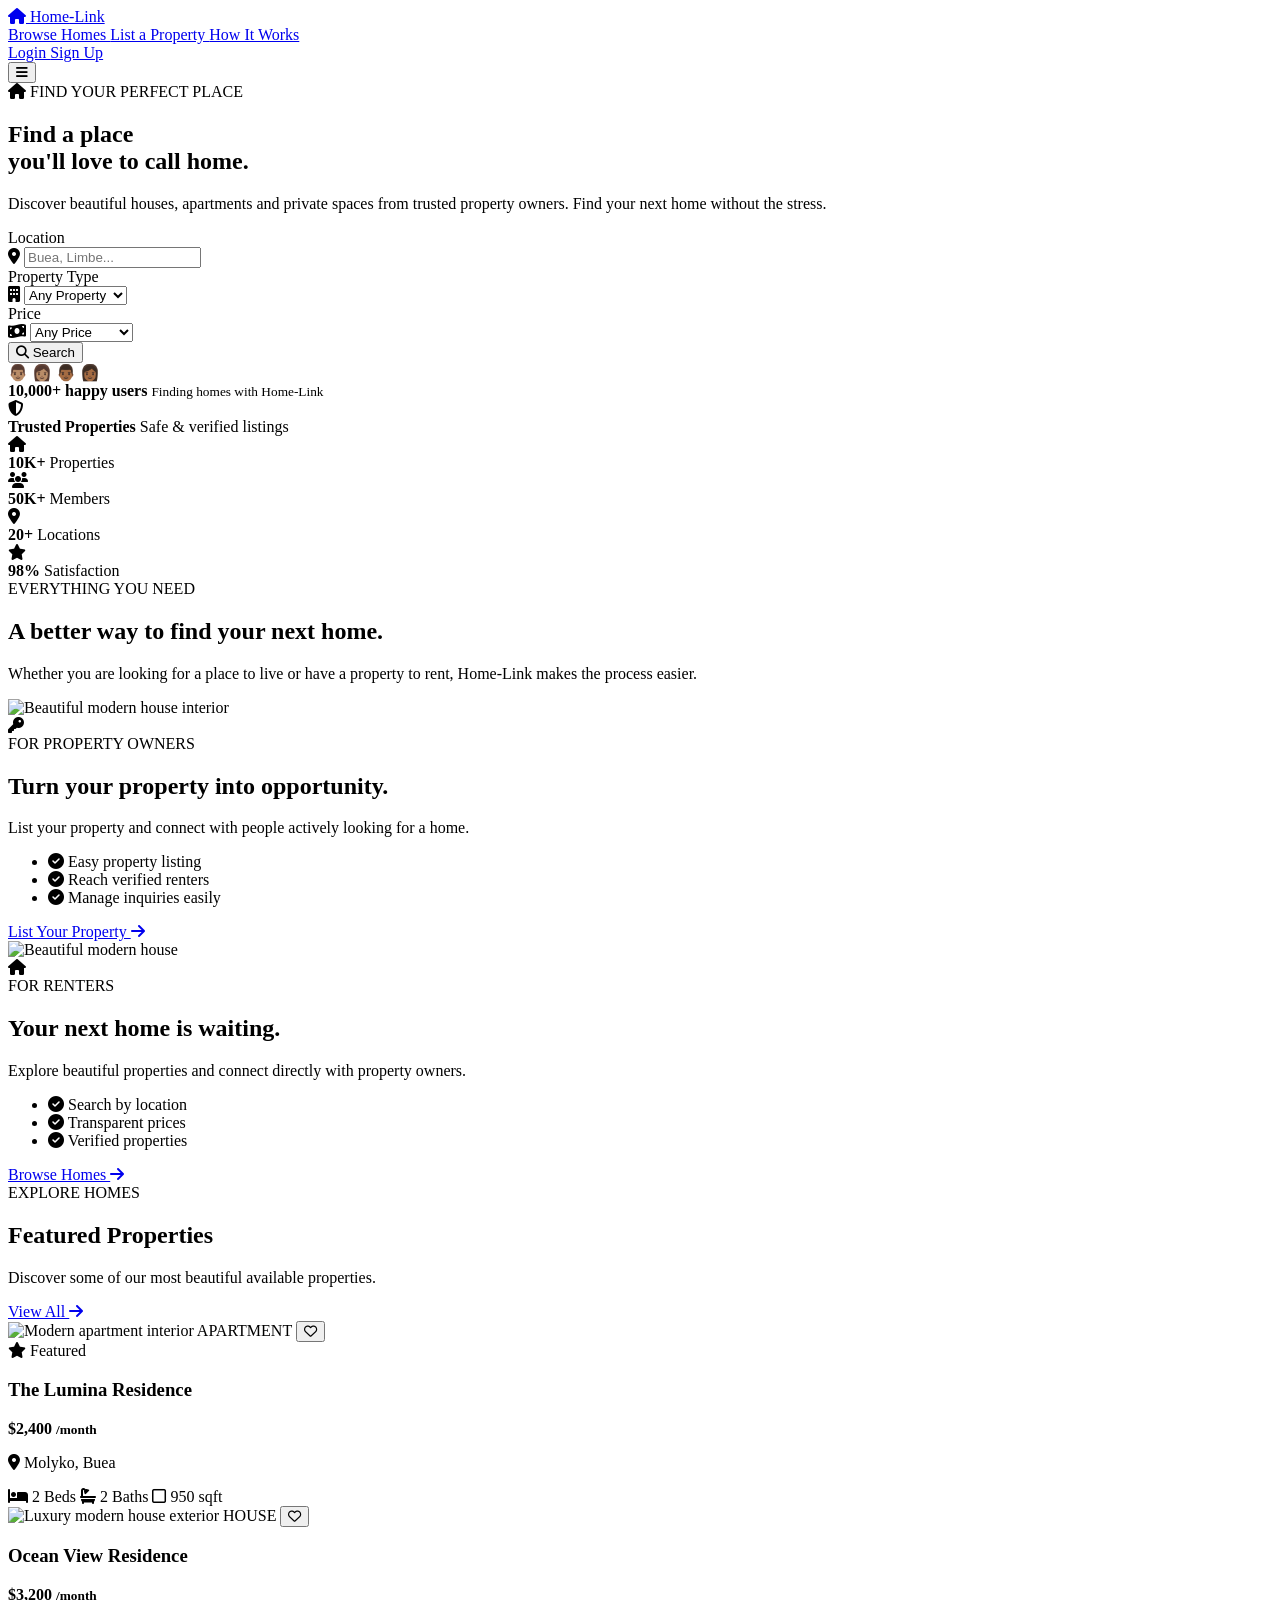
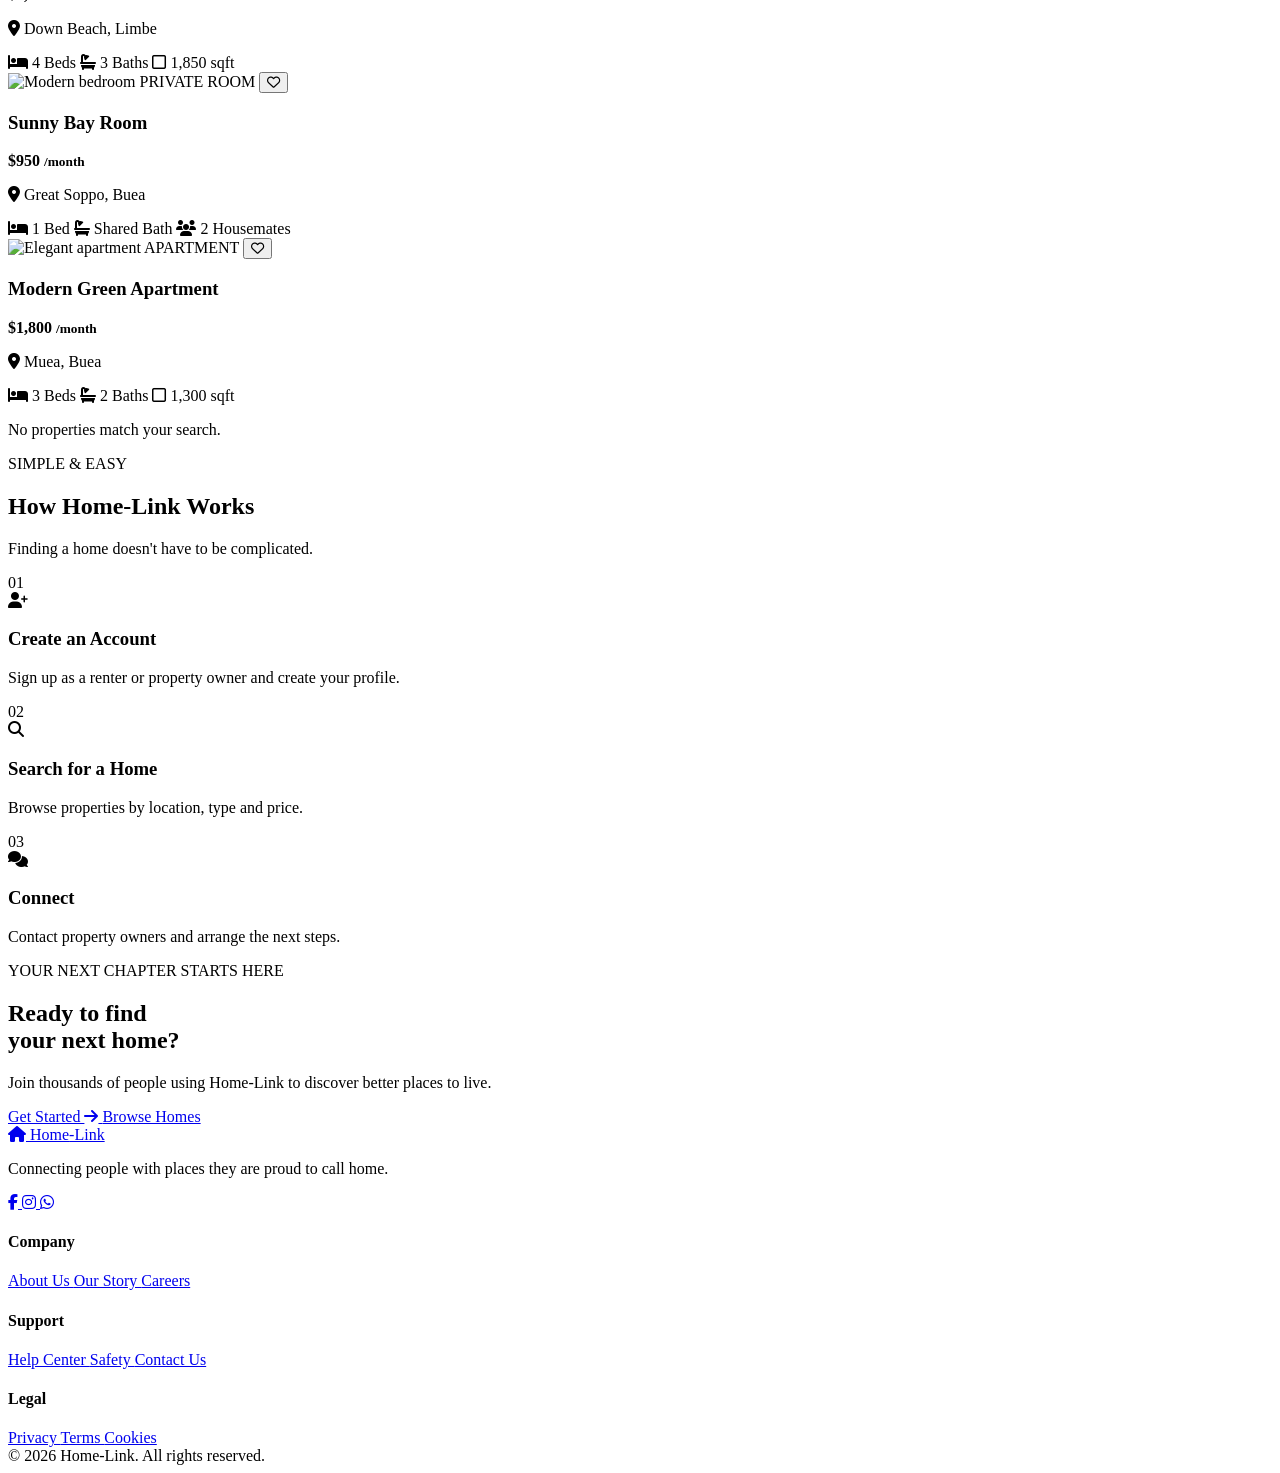
==== login.html @ 7fcb4d70 "latest update" ====
<!DOCTYPE html>
<html lang="en">

<head>

    <meta charset="UTF-8">

    <meta
        name="viewport"
        content="width=device-width, initial-scale=1.0"
    >

    <meta
        name="description"
        content="Home-Link - Find beautiful homes, apartments and properties with ease."
    >

    <title>Home-Link | Find Your Next Home</title>


    <!-- =========================
         GOOGLE FONTS
    ========================== -->

    <link rel="preconnect" href="https://fonts.googleapis.com">

    <link rel="preconnect" href="https://fonts.gstatic.com" crossorigin>

    <link
        href="https://fonts.googleapis.com/css2?family=DM+Sans:wght@400;500;600;700&family=Playfair+Display:wght@600;700;800&display=swap"
        rel="stylesheet"
    >


    <!-- =========================
         FONT AWESOME
    ========================== -->

    <link
        rel="stylesheet"
        href="https://cdnjs.cloudflare.com/ajax/libs/font-awesome/6.5.2/css/all.min.css"
    >


    <!-- =========================
         CSS
    ========================== -->

    <link
        rel="stylesheet"
        href="css/style.css"
    >

</head>


<body>


<!-- =====================================================
     NAVIGATION
===================================================== -->

<header class="navbar" id="navbar">

    <div class="nav-container">

        <!-- LOGO -->

        <a
            href="index.html"
            class="brand"
        >

            <span class="brand-icon">

                <i class="fa-solid fa-house"></i>

            </span>

            <span class="brand-text">
                Home<span>-Link</span>
            </span>

        </a>


        <!-- DESKTOP NAVIGATION -->

        <nav class="nav-links">

            <a
                href="#properties"
                class="active"
            >
                Browse Homes
            </a>

            <a href="#owners">
                List a Property
            </a>

            <a href="#how-it-works">
                How It Works
            </a>

        </nav>


        <!-- ACTIONS -->

        <div class="nav-actions">

            <a
                href="login.html"
                class="login-link"
            >
                Login
            </a>

            <a
                href="signup.html"
                class="nav-signup"
            >
                Sign Up
            </a>

        </div>


        <!-- MOBILE BUTTON -->

        <button
            class="menu-btn"
            id="menuBtn"
            aria-label="Open navigation menu"
        >

            <i class="fa-solid fa-bars"></i>

        </button>

    </div>

</header>



<!-- =====================================================
     MAIN
===================================================== -->

<main>


<!-- =====================================================
     HERO SECTION
===================================================== -->

<section class="hero">


    <!-- Background image -->

    <div class="hero-bg"></div>


    <!-- Dark gradient -->

    <div class="hero-overlay"></div>


    <!-- Decorative elements -->

    <div class="glow glow-one"></div>

    <div class="glow glow-two"></div>


    <div class="hero-container">


        <!-- HERO TEXT -->

        <div class="hero-content">


            <div class="hero-label">

                <i class="fa-solid fa-house"></i>

                FIND YOUR PERFECT PLACE

            </div>


            <h1>

                Find a place

                <br>

                <span>you'll love to call home.</span>

            </h1>


            <p>

                Discover beautiful houses, apartments and
                private spaces from trusted property owners.

                Find your next home without the stress.

            </p>


            <!-- SEARCH BOX -->

            <form
                class="search-box"
                id="propertySearch"
            >


                <!-- LOCATION -->

                <div class="search-field">

                    <label for="location">
                        Location
                    </label>

                    <div class="input-wrapper">

                        <i class="fa-solid fa-location-dot"></i>

                        <input
                            type="text"
                            id="location"
                            placeholder="Buea, Limbe..."
                        >

                    </div>

                </div>


                <!-- TYPE -->

                <div class="search-field">

                    <label for="propertyType">
                        Property Type
                    </label>

                    <div class="input-wrapper">

                        <i class="fa-solid fa-building"></i>

                        <select id="propertyType">

                            <option value="">
                                Any Property
                            </option>

                            <option value="House">
                                House
                            </option>

                            <option value="Apartment">
                                Apartment
                            </option>

                            <option value="Private Room">
                                Private Room
                            </option>

                            <option value="Commercial">
                                Commercial
                            </option>

                        </select>

                    </div>

                </div>


                <!-- PRICE -->

                <div class="search-field">

                    <label for="priceRange">
                        Price
                    </label>

                    <div class="input-wrapper">

                        <i class="fa-solid fa-money-bill-wave"></i>

                        <select id="priceRange">

                            <option value="">
                                Any Price
                            </option>

                            <option value="1000">
                                Under $1,000
                            </option>

                            <option value="2000">
                                Under $2,000
                            </option>

                            <option value="3000">
                                Under $3,000
                            </option>

                            <option value="5000">
                                Under $5,000
                            </option>

                        </select>

                    </div>

                </div>


                <!-- SEARCH BUTTON -->

                <button
                    type="submit"
                    class="search-button"
                >

                    <i class="fa-solid fa-magnifying-glass"></i>

                    <span>Search</span>

                </button>

            </form>


            <!-- TRUST -->

            <div class="hero-trust">

                <div class="avatars">

                    <span>👨🏽</span>
                    <span>👩🏽</span>
                    <span>👨🏾</span>
                    <span>👩🏾</span>

                </div>

                <div>

                    <strong>
                        10,000+ happy users
                    </strong>

                    <small>
                        Finding homes with Home-Link
                    </small>

                </div>

            </div>

        </div>


        <!-- FLOATING INFO CARD -->

        <div class="floating-card">

            <div class="floating-icon">

                <i class="fa-solid fa-shield-halved"></i>

            </div>

            <div>

                <strong>
                    Trusted Properties
                </strong>

                <span>
                    Safe & verified listings
                </span>

            </div>

        </div>


    </div>

</section>



<!-- =====================================================
     QUICK STATS
===================================================== -->

<section class="stats-section">

    <div class="container stats-grid">


        <div class="stat-item">

            <div class="stat-icon">
                <i class="fa-solid fa-house"></i>
            </div>

            <div>

                <strong>
                    10K+
                </strong>

                <span>
                    Properties
                </span>

            </div>

        </div>


        <div class="stat-item">

            <div class="stat-icon">
                <i class="fa-solid fa-users"></i>
            </div>

            <div>

                <strong>
                    50K+
                </strong>

                <span>
                    Members
                </span>

            </div>

        </div>


        <div class="stat-item">

            <div class="stat-icon">
                <i class="fa-solid fa-location-dot"></i>
            </div>

            <div>

                <strong>
                    20+
                </strong>

                <span>
                    Locations
                </span>

            </div>

        </div>


        <div class="stat-item">

            <div class="stat-icon">
                <i class="fa-solid fa-star"></i>
            </div>

            <div>

                <strong>
                    98%
                </strong>

                <span>
                    Satisfaction
                </span>

            </div>

        </div>

    </div>

</section>



<!-- =====================================================
     OWNER / RENTER
===================================================== -->

<section
    class="audience-section container"
    id="owners"
>


    <div class="audience-header">

        <span class="section-label">
            EVERYTHING YOU NEED
        </span>

        <h2>
            A better way to find
            <span>your next home.</span>
        </h2>

        <p>
            Whether you are looking for a place to live
            or have a property to rent, Home-Link makes
            the process easier.
        </p>

    </div>


    <div class="audience-grid">


        <!-- OWNER -->

        <article class="audience-card owner-card">

            <div class="card-image">

                <img
                    src="https://images.unsplash.com/photo-1600607687920-4e2a09cf159d?auto=format&fit=crop&w=1200&q=90"
                    alt="Beautiful modern house interior"
                >

                <div class="card-image-overlay"></div>

                <div class="card-icon">

                    <i class="fa-solid fa-key"></i>

                </div>

            </div>


            <div class="card-content">

                <span class="small-label">
                    FOR PROPERTY OWNERS
                </span>

                <h2>
                    Turn your property
                    into opportunity.
                </h2>

                <p>
                    List your property and connect with
                    people actively looking for a home.
                </p>


                <ul>

                    <li>
                        <i class="fa-solid fa-circle-check"></i>
                        Easy property listing
                    </li>

                    <li>
                        <i class="fa-solid fa-circle-check"></i>
                        Reach verified renters
                    </li>

                    <li>
                        <i class="fa-solid fa-circle-check"></i>
                        Manage inquiries easily
                    </li>

                </ul>


                <a
                    href="signup.html?role=owner"
                    class="card-button"
                >

                    List Your Property

                    <i class="fa-solid fa-arrow-right"></i>

                </a>

            </div>

        </article>



        <!-- RENTER -->

        <article class="audience-card renter-card">

            <div class="card-image">

                <img
                    src="https://images.unsplash.com/photo-1600585154340-be6161a56a0c?auto=format&fit=crop&w=1200&q=90"
                    alt="Beautiful modern house"
                >

                <div class="card-image-overlay"></div>

                <div class="card-icon">

                    <i class="fa-solid fa-house"></i>

                </div>

            </div>


            <div class="card-content">

                <span class="small-label">
                    FOR RENTERS
                </span>

                <h2>
                    Your next home
                    is waiting.
                </h2>

                <p>
                    Explore beautiful properties and
                    connect directly with property owners.
                </p>


                <ul>

                    <li>
                        <i class="fa-solid fa-circle-check"></i>
                        Search by location
                    </li>

                    <li>
                        <i class="fa-solid fa-circle-check"></i>
                        Transparent prices
                    </li>

                    <li>
                        <i class="fa-solid fa-circle-check"></i>
                        Verified properties
                    </li>

                </ul>


                <a
                    href="#properties"
                    class="card-button"
                >

                    Browse Homes

                    <i class="fa-solid fa-arrow-right"></i>

                </a>

            </div>

        </article>

    </div>

</section>



<!-- =====================================================
     FEATURED PROPERTIES
===================================================== -->

<section
    class="properties-section"
    id="properties"
>

    <div class="container">


        <div class="section-heading">

            <div>

                <span class="section-label">
                    EXPLORE HOMES
                </span>

                <h2>
                    Featured Properties
                </h2>

                <p>
                    Discover some of our most beautiful
                    available properties.
                </p>

            </div>


            <a
                href="#properties"
                class="view-all"
            >

                View All

                <i class="fa-solid fa-arrow-right"></i>

            </a>

        </div>


        <!-- PROPERTY GRID -->

        <div
            class="property-grid"
            id="propertyGrid"
        >


            <!-- PROPERTY 1 -->

            <article
                class="property-card"
                data-location="Buea Molyko"
                data-type="Apartment"
                data-price="2400"
            >

                <div class="property-image">

                    <img
                        src="https://images.unsplash.com/photo-1600607687920-4e2a09cf159d?auto=format&fit=crop&w=1200&q=90"
                        alt="Modern apartment interior"
                    >

                    <span class="property-tag">
                        APARTMENT
                    </span>

                    <button
                        class="heart"
                        aria-label="Save property"
                    >

                        <i class="fa-regular fa-heart"></i>

                    </button>

                    <div class="featured-label">
                        <i class="fa-solid fa-star"></i>
                        Featured
                    </div>

                </div>


                <div class="property-info">

                    <div class="price-row">

                        <h3>
                            The Lumina Residence
                        </h3>

                        <strong>
                            $2,400
                            <small>/month</small>
                        </strong>

                    </div>


                    <p class="property-location">

                        <i class="fa-solid fa-location-dot"></i>

                        Molyko, Buea

                    </p>


                    <div class="property-meta">

                        <span>
                            <i class="fa-solid fa-bed"></i>
                            2 Beds
                        </span>

                        <span>
                            <i class="fa-solid fa-bath"></i>
                            2 Baths
                        </span>

                        <span>
                            <i class="fa-regular fa-square"></i>
                            950 sqft
                        </span>

                    </div>

                </div>

            </article>



            <!-- PROPERTY 2 -->

            <article
                class="property-card"
                data-location="Limbe Down Beach"
                data-type="House"
                data-price="3200"
            >

                <div class="property-image">

                    <img
                        src="https://images.unsplash.com/photo-1600585154340-be6161a56a0c?auto=format&fit=crop&w=1200&q=90"
                        alt="Luxury modern house exterior"
                    >

                    <span class="property-tag">
                        HOUSE
                    </span>

                    <button
                        class="heart"
                        aria-label="Save property"
                    >

                        <i class="fa-regular fa-heart"></i>

                    </button>

                </div>


                <div class="property-info">

                    <div class="price-row">

                        <h3>
                            Ocean View Residence
                        </h3>

                        <strong>
                            $3,200
                            <small>/month</small>
                        </strong>

                    </div>


                    <p class="property-location">

                        <i class="fa-solid fa-location-dot"></i>

                        Down Beach, Limbe

                    </p>


                    <div class="property-meta">

                        <span>
                            <i class="fa-solid fa-bed"></i>
                            4 Beds
                        </span>

                        <span>
                            <i class="fa-solid fa-bath"></i>
                            3 Baths
                        </span>

                        <span>
                            <i class="fa-regular fa-square"></i>
                            1,850 sqft
                        </span>

                    </div>

                </div>

            </article>



            <!-- PROPERTY 3 -->

            <article
                class="property-card"
                data-location="Buea Great Soppo"
                data-type="Private Room"
                data-price="950"
            >

                <div class="property-image">

                    <img
                        src="https://images.unsplash.com/photo-1616486338812-3dadae4b4ace?auto=format&fit=crop&w=1200&q=90"
                        alt="Modern bedroom"
                    >

                    <span class="property-tag">
                        PRIVATE ROOM
                    </span>

                    <button
                        class="heart"
                        aria-label="Save property"
                    >

                        <i class="fa-regular fa-heart"></i>

                    </button>

                </div>


                <div class="property-info">

                    <div class="price-row">

                        <h3>
                            Sunny Bay Room
                        </h3>

                        <strong>
                            $950
                            <small>/month</small>
                        </strong>

                    </div>


                    <p class="property-location">

                        <i class="fa-solid fa-location-dot"></i>

                        Great Soppo, Buea

                    </p>


                    <div class="property-meta">

                        <span>
                            <i class="fa-solid fa-bed"></i>
                            1 Bed
                        </span>

                        <span>
                            <i class="fa-solid fa-bath"></i>
                            Shared Bath
                        </span>

                        <span>
                            <i class="fa-solid fa-users"></i>
                            2 Housemates
                        </span>

                    </div>

                </div>

            </article>



            <!-- PROPERTY 4 -->

            <article
                class="property-card"
                data-location="Buea Muea"
                data-type="Apartment"
                data-price="1800"
            >

                <div class="property-image">

                    <img
                        src="https://images.unsplash.com/photo-1600566753086-00f18fb6b3ea?auto=format&fit=crop&w=1200&q=90"
                        alt="Elegant apartment"
                    >

                    <span class="property-tag">
                        APARTMENT
                    </span>

                    <button
                        class="heart"
                        aria-label="Save property"
                    >

                        <i class="fa-regular fa-heart"></i>

                    </button>

                </div>


                <div class="property-info">

                    <div class="price-row">

                        <h3>
                            Modern Green Apartment
                        </h3>

                        <strong>
                            $1,800
                            <small>/month</small>
                        </strong>

                    </div>


                    <p class="property-location">

                        <i class="fa-solid fa-location-dot"></i>

                        Muea, Buea

                    </p>


                    <div class="property-meta">

                        <span>
                            <i class="fa-solid fa-bed"></i>
                            3 Beds
                        </span>

                        <span>
                            <i class="fa-solid fa-bath"></i>
                            2 Baths
                        </span>

                        <span>
                            <i class="fa-regular fa-square"></i>
                            1,300 sqft
                        </span>

                    </div>

                </div>

            </article>


        </div>


        <p
            id="noResults"
            class="no-results"
        >
            No properties match your search.
        </p>

    </div>

</section>



<!-- =====================================================
     HOW IT WORKS
===================================================== -->

<section
    class="how-section"
    id="how-it-works"
>

    <div class="container">


        <div class="section-heading centered">

            <span class="section-label">
                SIMPLE & EASY
            </span>

            <h2>
                How Home-Link Works
            </h2>

            <p>
                Finding a home doesn't have to be complicated.
            </p>

        </div>


        <div class="steps">


            <!-- STEP 1 -->

            <div class="step">

                <div class="step-number">
                    01
                </div>

                <div class="step-icon">

                    <i class="fa-solid fa-user-plus"></i>

                </div>

                <h3>
                    Create an Account
                </h3>

                <p>
                    Sign up as a renter or property owner
                    and create your profile.
                </p>

            </div>


            <!-- STEP 2 -->

            <div class="step">

                <div class="step-number">
                    02
                </div>

                <div class="step-icon">

                    <i class="fa-solid fa-magnifying-glass"></i>

                </div>

                <h3>
                    Search for a Home
                </h3>

                <p>
                    Browse properties by location,
                    type and price.
                </p>

            </div>


            <!-- STEP 3 -->

            <div class="step">

                <div class="step-number">
                    03
                </div>

                <div class="step-icon">

                    <i class="fa-solid fa-comments"></i>

                </div>

                <h3>
                    Connect
                </h3>

                <p>
                    Contact property owners and
                    arrange the next steps.
                </p>

            </div>


        </div>

    </div>

</section>



<!-- =====================================================
     CTA
===================================================== -->

<section class="cta-section">

    <div class="cta-bg"></div>

    <div class="cta-overlay"></div>


    <div class="container cta-content">

        <span class="section-label">
            YOUR NEXT CHAPTER STARTS HERE
        </span>

        <h2>
            Ready to find
            <br>
            your next home?
        </h2>

        <p>
            Join thousands of people using Home-Link
            to discover better places to live.
        </p>


        <div class="cta-buttons">

            <a
                href="signup.html"
                class="cta-primary"
            >

                Get Started

                <i class="fa-solid fa-arrow-right"></i>

            </a>

            <a
                href="#properties"
                class="cta-secondary"
            >

                Browse Homes

            </a>

        </div>

    </div>

</section>


</main>



<!-- =====================================================
     FOOTER
===================================================== -->

<footer class="footer">

    <div class="container footer-grid">


        <!-- BRAND -->

        <div class="footer-about">

            <a
                href="index.html"
                class="brand footer-brand"
            >

                <span class="brand-icon">

                    <i class="fa-solid fa-house"></i>

                </span>

                <span class="brand-text">
                    Home<span>-Link</span>
                </span>

            </a>


            <p>
                Connecting people with places
                they are proud to call home.
            </p>


            <div class="socials">

                <a href="#" aria-label="Facebook">
                    <i class="fa-brands fa-facebook-f"></i>
                </a>

                <a href="#" aria-label="Instagram">
                    <i class="fa-brands fa-instagram"></i>
                </a>

                <a href="#" aria-label="WhatsApp">
                    <i class="fa-brands fa-whatsapp"></i>
                </a>

            </div>

        </div>


        <!-- COMPANY -->

        <div class="footer-column">

            <h4>
                Company
            </h4>

            <a href="#">
                About Us
            </a>

            <a href="#">
                Our Story
            </a>

            <a href="#">
                Careers
            </a>

        </div>


        <!-- SUPPORT -->

        <div class="footer-column">

            <h4>
                Support
            </h4>

            <a href="#">
                Help Center
            </a>

            <a href="#">
                Safety
            </a>

            <a href="#">
                Contact Us
            </a>

        </div>


        <!-- LEGAL -->

        <div class="footer-column">

            <h4>
                Legal
            </h4>

            <a href="#">
                Privacy
            </a>

            <a href="#">
                Terms
            </a>

            <a href="#">
                Cookies
            </a>

        </div>

    </div>


    <div class="footer-bottom">

        <div class="container">

            © 2026 Home-Link.
            All rights reserved.

        </div>

    </div>

</footer>



<!-- =====================================================
     JAVASCRIPT
===================================================== -->

<script src="js/app.js"></script>

</body>

</html>
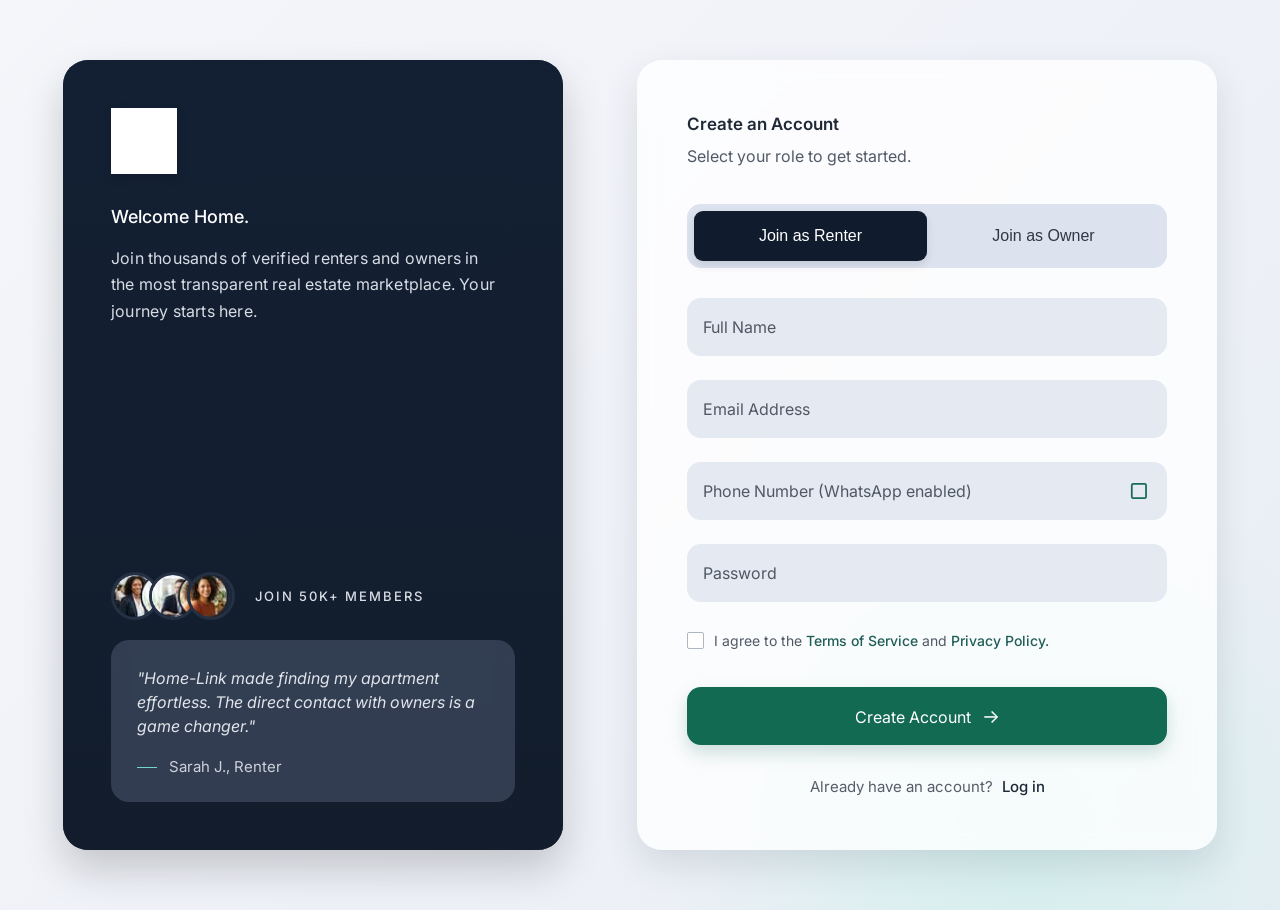
==== commit aa2bd4ac: "Initial commit - hone-link" ====
--- a/login.html
+++ b/login.html
@@ -1,8 +1,6 @@
 <!DOCTYPE html>
 <html lang="en">
-
 <head>
-
     <meta charset="UTF-8">
 
     <meta
@@ -10,1418 +8,236 @@
         content="width=device-width, initial-scale=1.0"
     >
 
-    <meta
-        name="description"
-        content="Home-Link - Find beautiful homes, apartments and properties with ease."
-    >
-
-    <title>Home-Link | Find Your Next Home</title>
-
-
-    <!-- =========================
-         GOOGLE FONTS
-    ========================== -->
-
+    <title>Home-Link | Create Account</title>
+
+    <!-- Google Font -->
     <link rel="preconnect" href="https://fonts.googleapis.com">
 
-    <link rel="preconnect" href="https://fonts.gstatic.com" crossorigin>
+    <link rel="preconnect"
+          href="https://fonts.gstatic.com"
+          crossorigin>
 
     <link
-        href="https://fonts.googleapis.com/css2?family=DM+Sans:wght@400;500;600;700&family=Playfair+Display:wght@600;700;800&display=swap"
+        href="https://fonts.googleapis.com/css2?family=Inter:wght@400;500;600;700&display=swap"
         rel="stylesheet"
     >
 
-
-    <!-- =========================
-         FONT AWESOME
-    ========================== -->
-
-    <link
-        rel="stylesheet"
-        href="https://cdnjs.cloudflare.com/ajax/libs/font-awesome/6.5.2/css/all.min.css"
-    >
-
-
-    <!-- =========================
-         CSS
-    ========================== -->
-
-    <link
-        rel="stylesheet"
-        href="css/style.css"
-    >
-
+    <link rel="stylesheet" href="login.css">
 </head>
 
-
 <body>
 
-
-<!-- =====================================================
-     NAVIGATION
-===================================================== -->
-
-<header class="navbar" id="navbar">
-
-    <div class="nav-container">
-
-        <!-- LOGO -->
-
-        <a
-            href="index.html"
-            class="brand"
-        >
-
-            <span class="brand-icon">
-
-                <i class="fa-solid fa-house"></i>
-
-            </span>
-
-            <span class="brand-text">
-                Home<span>-Link</span>
-            </span>
-
-        </a>
-
-
-        <!-- DESKTOP NAVIGATION -->
-
-        <nav class="nav-links">
-
-            <a
-                href="#properties"
-                class="active"
-            >
-                Browse Homes
-            </a>
-
-            <a href="#owners">
-                List a Property
-            </a>
-
-            <a href="#how-it-works">
-                How It Works
-            </a>
-
-        </nav>
-
-
-        <!-- ACTIONS -->
-
-        <div class="nav-actions">
-
-            <a
-                href="login.html"
-                class="login-link"
-            >
-                Login
-            </a>
-
-            <a
-                href="signup.html"
-                class="nav-signup"
-            >
-                Sign Up
-            </a>
-
-        </div>
-
-
-        <!-- MOBILE BUTTON -->
-
-        <button
-            class="menu-btn"
-            id="menuBtn"
-            aria-label="Open navigation menu"
-        >
-
-            <i class="fa-solid fa-bars"></i>
-
-        </button>
-
-    </div>
-
-</header>
-
-
-
-<!-- =====================================================
-     MAIN
-===================================================== -->
-
-<main>
-
-
-<!-- =====================================================
-     HERO SECTION
-===================================================== -->
-
-<section class="hero">
-
-
-    <!-- Background image -->
-
-    <div class="hero-bg"></div>
-
-
-    <!-- Dark gradient -->
-
-    <div class="hero-overlay"></div>
-
-
-    <!-- Decorative elements -->
-
-    <div class="glow glow-one"></div>
-
-    <div class="glow glow-two"></div>
-
-
-    <div class="hero-container">
-
-
-        <!-- HERO TEXT -->
-
-        <div class="hero-content">
-
-
-            <div class="hero-label">
-
-                <i class="fa-solid fa-house"></i>
-
-                FIND YOUR PERFECT PLACE
+    <main class="page-container">
+        <!-- LEFT SIDE -->
+        <section class="welcome-panel">
+
+            <div class="house-background"></div>
+
+            <div class="dark-overlay"></div>
+
+            <div class="welcome-content">
+
+                <!-- Logo -->
+                <div class="logo-box"></div>
+
+                <h2>Welcome Home.</h2>
+
+                <p class="welcome-text">
+                    Join thousands of verified renters and owners
+                    in the most transparent real estate marketplace.
+                    Your journey starts here.
+                </p>
 
             </div>
 
 
-            <h1>
-
-                Find a place
-
-                <br>
-
-                <span>you'll love to call home.</span>
-
-            </h1>
-
-
-            <p>
-
-                Discover beautiful houses, apartments and
-                private spaces from trusted property owners.
-
-                Find your next home without the stress.
-
-            </p>
-
-
-            <!-- SEARCH BOX -->
-
-            <form
-                class="search-box"
-                id="propertySearch"
-            >
-
-
-                <!-- LOCATION -->
-
-                <div class="search-field">
-
-                    <label for="location">
-                        Location
+            <!-- Bottom Content -->
+            <div class="community-section">
+
+                <div class="members">
+
+                    <div class="avatars">
+
+                        <img
+                            src="image/user1.jpg"
+                            alt="Member"
+                        >
+
+                        <img
+                            src="image/user2.jpg"
+                            alt="Member"
+                        >
+
+                        <img
+                            src="image/user3.jpg"
+                            alt="Member"
+                        >
+
+                    </div>
+
+                    <span>JOIN 50K+ MEMBERS</span>
+
+                </div>
+
+
+                <div class="testimonial">
+
+                    <p>
+                        "Home-Link made finding my apartment effortless.
+                        The direct contact with owners is a game changer."
+                    </p>
+
+                    <span>
+                        <i></i>
+                        Sarah J., Renter
+                    </span>
+
+                </div>
+
+            </div>
+
+        </section>
+
+
+        <!-- RIGHT SIDE -->
+        <section class="signup-panel">
+
+            <div class="form-container">
+
+                <h1>Create an Account</h1>
+
+                <p class="subtitle">
+                    Select your role to get started.
+                </p>
+
+
+                <!-- Role Selector -->
+                <div class="role-selector">
+
+                    <button
+                        class="role-btn active"
+                        data-role="renter"
+                    >
+                        Join as Renter
+                    </button>
+
+                    <button
+                        class="role-btn"
+                        data-role="owner"
+                    >
+                        Join as Owner
+                    </button>
+
+                </div>
+
+
+                <!-- Form -->
+                <form id="signupForm">
+
+                    <div class="input-group">
+
+                        <input
+                            type="text"
+                            id="fullname"
+                            placeholder="Full Name"
+                            required
+                        >
+
+                    </div>
+
+
+                    <div class="input-group">
+
+                        <input
+                            type="email"
+                            id="email"
+                            placeholder="Email Address"
+                            required
+                        >
+
+                    </div>
+
+
+                    <div class="input-group phone-input">
+
+                        <input
+                            type="tel"
+                            id="phone"
+                            placeholder="Phone Number (WhatsApp enabled)"
+                            required
+                        >
+
+                        <span class="message-icon">
+                            ▢
+                        </span>
+
+                    </div>
+
+
+                    <div class="input-group">
+
+                        <input
+                            type="password"
+                            id="password"
+                            placeholder="Password"
+                            required
+                        >
+
+                    </div>
+
+
+                    <!-- Terms -->
+                    <label class="checkbox-container">
+
+                        <input
+                            type="checkbox"
+                            id="terms"
+                            required
+                        >
+
+                        <span class="custom-checkbox"></span>
+
+                        <span class="terms-text">
+                            I agree to the
+                            <a href="#">Terms of Service</a>
+                            and
+                            <a href="#">Privacy Policy.</a>
+                        </span>
+
                     </label>
 
-                    <div class="input-wrapper">
-
-                        <i class="fa-solid fa-location-dot"></i>
-
-                        <input
-                            type="text"
-                            id="location"
-                            placeholder="Buea, Limbe..."
-                        >
-
-                    </div>
-
-                </div>
-
-
-                <!-- TYPE -->
-
-                <div class="search-field">
-
-                    <label for="propertyType">
-                        Property Type
-                    </label>
-
-                    <div class="input-wrapper">
-
-                        <i class="fa-solid fa-building"></i>
-
-                        <select id="propertyType">
-
-                            <option value="">
-                                Any Property
-                            </option>
-
-                            <option value="House">
-                                House
-                            </option>
-
-                            <option value="Apartment">
-                                Apartment
-                            </option>
-
-                            <option value="Private Room">
-                                Private Room
-                            </option>
-
-                            <option value="Commercial">
-                                Commercial
-                            </option>
-
-                        </select>
-
-                    </div>
-
-                </div>
-
-
-                <!-- PRICE -->
-
-                <div class="search-field">
-
-                    <label for="priceRange">
-                        Price
-                    </label>
-
-                    <div class="input-wrapper">
-
-                        <i class="fa-solid fa-money-bill-wave"></i>
-
-                        <select id="priceRange">
-
-                            <option value="">
-                                Any Price
-                            </option>
-
-                            <option value="1000">
-                                Under $1,000
-                            </option>
-
-                            <option value="2000">
-                                Under $2,000
-                            </option>
-
-                            <option value="3000">
-                                Under $3,000
-                            </option>
-
-                            <option value="5000">
-                                Under $5,000
-                            </option>
-
-                        </select>
-
-                    </div>
-
-                </div>
-
-
-                <!-- SEARCH BUTTON -->
-
-                <button
-                    type="submit"
-                    class="search-button"
-                >
-
-                    <i class="fa-solid fa-magnifying-glass"></i>
-
-                    <span>Search</span>
-
-                </button>
-
-            </form>
-
-
-            <!-- TRUST -->
-
-            <div class="hero-trust">
-
-                <div class="avatars">
-
-                    <span>👨🏽</span>
-                    <span>👩🏽</span>
-                    <span>👨🏾</span>
-                    <span>👩🏾</span>
-
-                </div>
-
-                <div>
-
-                    <strong>
-                        10,000+ happy users
-                    </strong>
-
-                    <small>
-                        Finding homes with Home-Link
-                    </small>
-
-                </div>
+
+                    <!-- Button -->
+                    <button
+                        type="submit"
+                        class="create-btn"
+                    >
+                        Create Account
+                        <span>→</span>
+                    </button>
+
+                </form>
+
+
+                <p class="login-text">
+
+                    Already have an account?
+
+                    <a href="#">
+                        Log in
+                    </a>
+
+                </p>
 
             </div>
 
-        </div>
-
-
-        <!-- FLOATING INFO CARD -->
-
-        <div class="floating-card">
-
-            <div class="floating-icon">
-
-                <i class="fa-solid fa-shield-halved"></i>
-
-            </div>
-
-            <div>
-
-                <strong>
-                    Trusted Properties
-                </strong>
-
-                <span>
-                    Safe & verified listings
-                </span>
-
-            </div>
-
-        </div>
-
-
-    </div>
-
-</section>
-
-
-
-<!-- =====================================================
-     QUICK STATS
-===================================================== -->
-
-<section class="stats-section">
-
-    <div class="container stats-grid">
-
-
-        <div class="stat-item">
-
-            <div class="stat-icon">
-                <i class="fa-solid fa-house"></i>
-            </div>
-
-            <div>
-
-                <strong>
-                    10K+
-                </strong>
-
-                <span>
-                    Properties
-                </span>
-
-            </div>
-
-        </div>
-
-
-        <div class="stat-item">
-
-            <div class="stat-icon">
-                <i class="fa-solid fa-users"></i>
-            </div>
-
-            <div>
-
-                <strong>
-                    50K+
-                </strong>
-
-                <span>
-                    Members
-                </span>
-
-            </div>
-
-        </div>
-
-
-        <div class="stat-item">
-
-            <div class="stat-icon">
-                <i class="fa-solid fa-location-dot"></i>
-            </div>
-
-            <div>
-
-                <strong>
-                    20+
-                </strong>
-
-                <span>
-                    Locations
-                </span>
-
-            </div>
-
-        </div>
-
-
-        <div class="stat-item">
-
-            <div class="stat-icon">
-                <i class="fa-solid fa-star"></i>
-            </div>
-
-            <div>
-
-                <strong>
-                    98%
-                </strong>
-
-                <span>
-                    Satisfaction
-                </span>
-
-            </div>
-
-        </div>
-
-    </div>
-
-</section>
-
-
-
-<!-- =====================================================
-     OWNER / RENTER
-===================================================== -->
-
-<section
-    class="audience-section container"
-    id="owners"
->
-
-
-    <div class="audience-header">
-
-        <span class="section-label">
-            EVERYTHING YOU NEED
-        </span>
-
-        <h2>
-            A better way to find
-            <span>your next home.</span>
-        </h2>
-
-        <p>
-            Whether you are looking for a place to live
-            or have a property to rent, Home-Link makes
-            the process easier.
-        </p>
-
-    </div>
-
-
-    <div class="audience-grid">
-
-
-        <!-- OWNER -->
-
-        <article class="audience-card owner-card">
-
-            <div class="card-image">
-
-                <img
-                    src="https://images.unsplash.com/photo-1600607687920-4e2a09cf159d?auto=format&fit=crop&w=1200&q=90"
-                    alt="Beautiful modern house interior"
-                >
-
-                <div class="card-image-overlay"></div>
-
-                <div class="card-icon">
-
-                    <i class="fa-solid fa-key"></i>
-
-                </div>
-
-            </div>
-
-
-            <div class="card-content">
-
-                <span class="small-label">
-                    FOR PROPERTY OWNERS
-                </span>
-
-                <h2>
-                    Turn your property
-                    into opportunity.
-                </h2>
-
-                <p>
-                    List your property and connect with
-                    people actively looking for a home.
-                </p>
-
-
-                <ul>
-
-                    <li>
-                        <i class="fa-solid fa-circle-check"></i>
-                        Easy property listing
-                    </li>
-
-                    <li>
-                        <i class="fa-solid fa-circle-check"></i>
-                        Reach verified renters
-                    </li>
-
-                    <li>
-                        <i class="fa-solid fa-circle-check"></i>
-                        Manage inquiries easily
-                    </li>
-
-                </ul>
-
-
-                <a
-                    href="signup.html?role=owner"
-                    class="card-button"
-                >
-
-                    List Your Property
-
-                    <i class="fa-solid fa-arrow-right"></i>
-
-                </a>
-
-            </div>
-
-        </article>
-
-
-
-        <!-- RENTER -->
-
-        <article class="audience-card renter-card">
-
-            <div class="card-image">
-
-                <img
-                    src="https://images.unsplash.com/photo-1600585154340-be6161a56a0c?auto=format&fit=crop&w=1200&q=90"
-                    alt="Beautiful modern house"
-                >
-
-                <div class="card-image-overlay"></div>
-
-                <div class="card-icon">
-
-                    <i class="fa-solid fa-house"></i>
-
-                </div>
-
-            </div>
-
-
-            <div class="card-content">
-
-                <span class="small-label">
-                    FOR RENTERS
-                </span>
-
-                <h2>
-                    Your next home
-                    is waiting.
-                </h2>
-
-                <p>
-                    Explore beautiful properties and
-                    connect directly with property owners.
-                </p>
-
-
-                <ul>
-
-                    <li>
-                        <i class="fa-solid fa-circle-check"></i>
-                        Search by location
-                    </li>
-
-                    <li>
-                        <i class="fa-solid fa-circle-check"></i>
-                        Transparent prices
-                    </li>
-
-                    <li>
-                        <i class="fa-solid fa-circle-check"></i>
-                        Verified properties
-                    </li>
-
-                </ul>
-
-
-                <a
-                    href="#properties"
-                    class="card-button"
-                >
-
-                    Browse Homes
-
-                    <i class="fa-solid fa-arrow-right"></i>
-
-                </a>
-
-            </div>
-
-        </article>
-
-    </div>
-
-</section>
-
-
-
-<!-- =====================================================
-     FEATURED PROPERTIES
-===================================================== -->
-
-<section
-    class="properties-section"
-    id="properties"
->
-
-    <div class="container">
-
-
-        <div class="section-heading">
-
-            <div>
-
-                <span class="section-label">
-                    EXPLORE HOMES
-                </span>
-
-                <h2>
-                    Featured Properties
-                </h2>
-
-                <p>
-                    Discover some of our most beautiful
-                    available properties.
-                </p>
-
-            </div>
-
-
-            <a
-                href="#properties"
-                class="view-all"
-            >
-
-                View All
-
-                <i class="fa-solid fa-arrow-right"></i>
-
-            </a>
-
-        </div>
-
-
-        <!-- PROPERTY GRID -->
-
-        <div
-            class="property-grid"
-            id="propertyGrid"
-        >
-
-
-            <!-- PROPERTY 1 -->
-
-            <article
-                class="property-card"
-                data-location="Buea Molyko"
-                data-type="Apartment"
-                data-price="2400"
-            >
-
-                <div class="property-image">
-
-                    <img
-                        src="https://images.unsplash.com/photo-1600607687920-4e2a09cf159d?auto=format&fit=crop&w=1200&q=90"
-                        alt="Modern apartment interior"
-                    >
-
-                    <span class="property-tag">
-                        APARTMENT
-                    </span>
-
-                    <button
-                        class="heart"
-                        aria-label="Save property"
-                    >
-
-                        <i class="fa-regular fa-heart"></i>
-
-                    </button>
-
-                    <div class="featured-label">
-                        <i class="fa-solid fa-star"></i>
-                        Featured
-                    </div>
-
-                </div>
-
-
-                <div class="property-info">
-
-                    <div class="price-row">
-
-                        <h3>
-                            The Lumina Residence
-                        </h3>
-
-                        <strong>
-                            $2,400
-                            <small>/month</small>
-                        </strong>
-
-                    </div>
-
-
-                    <p class="property-location">
-
-                        <i class="fa-solid fa-location-dot"></i>
-
-                        Molyko, Buea
-
-                    </p>
-
-
-                    <div class="property-meta">
-
-                        <span>
-                            <i class="fa-solid fa-bed"></i>
-                            2 Beds
-                        </span>
-
-                        <span>
-                            <i class="fa-solid fa-bath"></i>
-                            2 Baths
-                        </span>
-
-                        <span>
-                            <i class="fa-regular fa-square"></i>
-                            950 sqft
-                        </span>
-
-                    </div>
-
-                </div>
-
-            </article>
-
-
-
-            <!-- PROPERTY 2 -->
-
-            <article
-                class="property-card"
-                data-location="Limbe Down Beach"
-                data-type="House"
-                data-price="3200"
-            >
-
-                <div class="property-image">
-
-                    <img
-                        src="https://images.unsplash.com/photo-1600585154340-be6161a56a0c?auto=format&fit=crop&w=1200&q=90"
-                        alt="Luxury modern house exterior"
-                    >
-
-                    <span class="property-tag">
-                        HOUSE
-                    </span>
-
-                    <button
-                        class="heart"
-                        aria-label="Save property"
-                    >
-
-                        <i class="fa-regular fa-heart"></i>
-
-                    </button>
-
-                </div>
-
-
-                <div class="property-info">
-
-                    <div class="price-row">
-
-                        <h3>
-                            Ocean View Residence
-                        </h3>
-
-                        <strong>
-                            $3,200
-                            <small>/month</small>
-                        </strong>
-
-                    </div>
-
-
-                    <p class="property-location">
-
-                        <i class="fa-solid fa-location-dot"></i>
-
-                        Down Beach, Limbe
-
-                    </p>
-
-
-                    <div class="property-meta">
-
-                        <span>
-                            <i class="fa-solid fa-bed"></i>
-                            4 Beds
-                        </span>
-
-                        <span>
-                            <i class="fa-solid fa-bath"></i>
-                            3 Baths
-                        </span>
-
-                        <span>
-                            <i class="fa-regular fa-square"></i>
-                            1,850 sqft
-                        </span>
-
-                    </div>
-
-                </div>
-
-            </article>
-
-
-
-            <!-- PROPERTY 3 -->
-
-            <article
-                class="property-card"
-                data-location="Buea Great Soppo"
-                data-type="Private Room"
-                data-price="950"
-            >
-
-                <div class="property-image">
-
-                    <img
-                        src="https://images.unsplash.com/photo-1616486338812-3dadae4b4ace?auto=format&fit=crop&w=1200&q=90"
-                        alt="Modern bedroom"
-                    >
-
-                    <span class="property-tag">
-                        PRIVATE ROOM
-                    </span>
-
-                    <button
-                        class="heart"
-                        aria-label="Save property"
-                    >
-
-                        <i class="fa-regular fa-heart"></i>
-
-                    </button>
-
-                </div>
-
-
-                <div class="property-info">
-
-                    <div class="price-row">
-
-                        <h3>
-                            Sunny Bay Room
-                        </h3>
-
-                        <strong>
-                            $950
-                            <small>/month</small>
-                        </strong>
-
-                    </div>
-
-
-                    <p class="property-location">
-
-                        <i class="fa-solid fa-location-dot"></i>
-
-                        Great Soppo, Buea
-
-                    </p>
-
-
-                    <div class="property-meta">
-
-                        <span>
-                            <i class="fa-solid fa-bed"></i>
-                            1 Bed
-                        </span>
-
-                        <span>
-                            <i class="fa-solid fa-bath"></i>
-                            Shared Bath
-                        </span>
-
-                        <span>
-                            <i class="fa-solid fa-users"></i>
-                            2 Housemates
-                        </span>
-
-                    </div>
-
-                </div>
-
-            </article>
-
-
-
-            <!-- PROPERTY 4 -->
-
-            <article
-                class="property-card"
-                data-location="Buea Muea"
-                data-type="Apartment"
-                data-price="1800"
-            >
-
-                <div class="property-image">
-
-                    <img
-                        src="https://images.unsplash.com/photo-1600566753086-00f18fb6b3ea?auto=format&fit=crop&w=1200&q=90"
-                        alt="Elegant apartment"
-                    >
-
-                    <span class="property-tag">
-                        APARTMENT
-                    </span>
-
-                    <button
-                        class="heart"
-                        aria-label="Save property"
-                    >
-
-                        <i class="fa-regular fa-heart"></i>
-
-                    </button>
-
-                </div>
-
-
-                <div class="property-info">
-
-                    <div class="price-row">
-
-                        <h3>
-                            Modern Green Apartment
-                        </h3>
-
-                        <strong>
-                            $1,800
-                            <small>/month</small>
-                        </strong>
-
-                    </div>
-
-
-                    <p class="property-location">
-
-                        <i class="fa-solid fa-location-dot"></i>
-
-                        Muea, Buea
-
-                    </p>
-
-
-                    <div class="property-meta">
-
-                        <span>
-                            <i class="fa-solid fa-bed"></i>
-                            3 Beds
-                        </span>
-
-                        <span>
-                            <i class="fa-solid fa-bath"></i>
-                            2 Baths
-                        </span>
-
-                        <span>
-                            <i class="fa-regular fa-square"></i>
-                            1,300 sqft
-                        </span>
-
-                    </div>
-
-                </div>
-
-            </article>
-
-
-        </div>
-
-
-        <p
-            id="noResults"
-            class="no-results"
-        >
-            No properties match your search.
-        </p>
-
-    </div>
-
-</section>
-
-
-
-<!-- =====================================================
-     HOW IT WORKS
-===================================================== -->
-
-<section
-    class="how-section"
-    id="how-it-works"
->
-
-    <div class="container">
-
-
-        <div class="section-heading centered">
-
-            <span class="section-label">
-                SIMPLE & EASY
-            </span>
-
-            <h2>
-                How Home-Link Works
-            </h2>
-
-            <p>
-                Finding a home doesn't have to be complicated.
-            </p>
-
-        </div>
-
-
-        <div class="steps">
-
-
-            <!-- STEP 1 -->
-
-            <div class="step">
-
-                <div class="step-number">
-                    01
-                </div>
-
-                <div class="step-icon">
-
-                    <i class="fa-solid fa-user-plus"></i>
-
-                </div>
-
-                <h3>
-                    Create an Account
-                </h3>
-
-                <p>
-                    Sign up as a renter or property owner
-                    and create your profile.
-                </p>
-
-            </div>
-
-
-            <!-- STEP 2 -->
-
-            <div class="step">
-
-                <div class="step-number">
-                    02
-                </div>
-
-                <div class="step-icon">
-
-                    <i class="fa-solid fa-magnifying-glass"></i>
-
-                </div>
-
-                <h3>
-                    Search for a Home
-                </h3>
-
-                <p>
-                    Browse properties by location,
-                    type and price.
-                </p>
-
-            </div>
-
-
-            <!-- STEP 3 -->
-
-            <div class="step">
-
-                <div class="step-number">
-                    03
-                </div>
-
-                <div class="step-icon">
-
-                    <i class="fa-solid fa-comments"></i>
-
-                </div>
-
-                <h3>
-                    Connect
-                </h3>
-
-                <p>
-                    Contact property owners and
-                    arrange the next steps.
-                </p>
-
-            </div>
-
-
-        </div>
-
-    </div>
-
-</section>
-
-
-
-<!-- =====================================================
-     CTA
-===================================================== -->
-
-<section class="cta-section">
-
-    <div class="cta-bg"></div>
-
-    <div class="cta-overlay"></div>
-
-
-    <div class="container cta-content">
-
-        <span class="section-label">
-            YOUR NEXT CHAPTER STARTS HERE
-        </span>
-
-        <h2>
-            Ready to find
-            <br>
-            your next home?
-        </h2>
-
-        <p>
-            Join thousands of people using Home-Link
-            to discover better places to live.
-        </p>
-
-
-        <div class="cta-buttons">
-
-            <a
-                href="signup.html"
-                class="cta-primary"
-            >
-
-                Get Started
-
-                <i class="fa-solid fa-arrow-right"></i>
-
-            </a>
-
-            <a
-                href="#properties"
-                class="cta-secondary"
-            >
-
-                Browse Homes
-
-            </a>
-
-        </div>
-
-    </div>
-
-</section>
-
-
-</main>
-
-
-
-<!-- =====================================================
-     FOOTER
-===================================================== -->
-
-<footer class="footer">
-
-    <div class="container footer-grid">
-
-
-        <!-- BRAND -->
-
-        <div class="footer-about">
-
-            <a
-                href="index.html"
-                class="brand footer-brand"
-            >
-
-                <span class="brand-icon">
-
-                    <i class="fa-solid fa-house"></i>
-
-                </span>
-
-                <span class="brand-text">
-                    Home<span>-Link</span>
-                </span>
-
-            </a>
-
-
-            <p>
-                Connecting people with places
-                they are proud to call home.
-            </p>
-
-
-            <div class="socials">
-
-                <a href="#" aria-label="Facebook">
-                    <i class="fa-brands fa-facebook-f"></i>
-                </a>
-
-                <a href="#" aria-label="Instagram">
-                    <i class="fa-brands fa-instagram"></i>
-                </a>
-
-                <a href="#" aria-label="WhatsApp">
-                    <i class="fa-brands fa-whatsapp"></i>
-                </a>
-
-            </div>
-
-        </div>
-
-
-        <!-- COMPANY -->
-
-        <div class="footer-column">
-
-            <h4>
-                Company
-            </h4>
-
-            <a href="#">
-                About Us
-            </a>
-
-            <a href="#">
-                Our Story
-            </a>
-
-            <a href="#">
-                Careers
-            </a>
-
-        </div>
-
-
-        <!-- SUPPORT -->
-
-        <div class="footer-column">
-
-            <h4>
-                Support
-            </h4>
-
-            <a href="#">
-                Help Center
-            </a>
-
-            <a href="#">
-                Safety
-            </a>
-
-            <a href="#">
-                Contact Us
-            </a>
-
-        </div>
-
-
-        <!-- LEGAL -->
-
-        <div class="footer-column">
-
-            <h4>
-                Legal
-            </h4>
-
-            <a href="#">
-                Privacy
-            </a>
-
-            <a href="#">
-                Terms
-            </a>
-
-            <a href="#">
-                Cookies
-            </a>
-
-        </div>
-
-    </div>
-
-
-    <div class="footer-bottom">
-
-        <div class="container">
-
-            © 2026 Home-Link.
-            All rights reserved.
-
-        </div>
-
-    </div>
-
-</footer>
-
-
-
-<!-- =====================================================
-     JAVASCRIPT
-===================================================== -->
-
-<script src="js/app.js"></script>
+        </section>
+
+    </main>
+
+
+    <!-- JavaScript -->
+    <script src="login.js"></script>
 
 </body>
-
 </html>
--- a/login.css
+++ b/login.css
@@ -0,0 +1,666 @@
+/* =========================
+   GLOBAL STYLES
+========================= */
+
+* {
+    margin: 0;
+    padding: 0;
+    box-sizing: border-box;
+}
+
+body {
+    font-family: "Inter", sans-serif;
+    background: #eef1f6;
+    color: #1d2633;
+    min-height: 100vh;
+}
+
+
+/* =========================
+   MAIN CONTAINER
+========================= */
+
+.page-container {
+    min-height: 100vh;
+
+    display: flex;
+
+    align-items: center;
+    justify-content: center;
+
+    gap: 74px;
+
+    padding: 60px 40px;
+
+    background:
+        radial-gradient(
+            circle at 80% 90%,
+            rgba(195, 239, 231, 0.6),
+            transparent 28%
+        ),
+        linear-gradient(
+            135deg,
+            #f5f6fa,
+            #e9edf5
+        );
+}
+
+
+/* =========================
+   LEFT WELCOME PANEL
+========================= */
+
+.welcome-panel {
+    width: 500px;
+    height: 790px;
+
+    position: relative;
+    overflow: hidden;
+
+    border-radius: 25px;
+
+    background: #1d293b;
+
+    box-shadow:
+        0 20px 40px rgba(0, 0, 0, 0.18);
+}
+
+
+/* Background Image */
+
+.house-background {
+    position: absolute;
+
+    inset: 0;
+
+    background-image:
+        url("images/house.jpg");
+
+    background-size: cover;
+    background-position: center;
+
+    opacity: 0.32;
+}
+
+
+/* Dark Overlay */
+
+.dark-overlay {
+    position: absolute;
+
+    inset: 0;
+
+    background:
+        linear-gradient(
+            180deg,
+            rgba(15, 28, 48, 0.72),
+            rgba(18, 28, 43, 0.94)
+        );
+}
+
+
+/* Welcome Text */
+
+.welcome-content {
+    position: relative;
+
+    z-index: 2;
+
+    padding: 48px;
+}
+
+
+.logo-box {
+    width: 66px;
+    height: 66px;
+
+    background: #ffffff;
+
+    margin-bottom: 32px;
+
+    box-shadow:
+        0 3px 10px rgba(0, 0, 0, 0.1);
+}
+
+
+.welcome-content h2 {
+    font-size: 18px;
+
+    font-weight: 500;
+
+    color: #ffffff;
+
+    margin-bottom: 18px;
+}
+
+
+.welcome-text {
+    max-width: 390px;
+
+    color: #d8dde5;
+
+    font-size: 16px;
+
+    line-height: 1.65;
+
+    letter-spacing: 0.2px;
+}
+
+
+/* =========================
+   COMMUNITY SECTION
+========================= */
+
+.community-section {
+    position: absolute;
+
+    z-index: 2;
+
+    bottom: 48px;
+
+    left: 48px;
+    right: 48px;
+}
+
+
+.members {
+    display: flex;
+
+    align-items: center;
+
+    margin-bottom: 20px;
+}
+
+
+.avatars {
+    display: flex;
+
+    margin-right: 20px;
+}
+
+
+.avatars img {
+    width: 48px;
+    height: 48px;
+
+    border-radius: 50%;
+
+    object-fit: cover;
+
+    border: 3px solid #243044;
+
+    margin-left: -10px;
+}
+
+
+.avatars img:first-child {
+    margin-left: 0;
+}
+
+
+.members span {
+    color: #d8dde5;
+
+    font-size: 13px;
+
+    letter-spacing: 2px;
+
+    font-weight: 500;
+}
+
+
+/* Testimonial */
+
+.testimonial {
+    background:
+        rgba(64, 76, 98, 0.7);
+
+    border-radius: 18px;
+
+    padding: 26px;
+
+    backdrop-filter:
+        blur(8px);
+}
+
+
+.testimonial p {
+    color: #e1e5eb;
+
+    font-size: 16px;
+
+    line-height: 1.5;
+
+    font-style: italic;
+
+    margin-bottom: 18px;
+}
+
+
+.testimonial span {
+    color: #cdd2da;
+
+    font-size: 15px;
+}
+
+
+.testimonial i {
+    width: 20px;
+    height: 1px;
+
+    display: inline-block;
+
+    background: #70d5ca;
+
+    vertical-align: middle;
+
+    margin-right: 8px;
+}
+
+
+/* =========================
+   RIGHT SIGNUP PANEL
+========================= */
+
+.signup-panel {
+    width: 580px;
+    min-height: 790px;
+
+    background:
+        rgba(255, 255, 255, 0.78);
+
+    border-radius: 25px;
+
+    display: flex;
+
+    align-items: center;
+
+    padding: 50px;
+
+    box-shadow:
+        0 15px 35px rgba(41, 51, 68, 0.12);
+
+    backdrop-filter:
+        blur(10px);
+}
+
+
+.form-container {
+    width: 100%;
+}
+
+
+/* Heading */
+
+.form-container h1 {
+    font-size: 17px;
+
+    font-weight: 600;
+
+    margin-bottom: 12px;
+
+    color: #1f2937;
+}
+
+
+.subtitle {
+    font-size: 16px;
+
+    color: #515966;
+
+    margin-bottom: 38px;
+}
+
+
+/* =========================
+   ROLE SELECTOR
+========================= */
+
+.role-selector {
+    display: grid;
+
+    grid-template-columns: 1fr 1fr;
+
+    background: #dce2ee;
+
+    border-radius: 14px;
+
+    padding: 7px;
+
+    margin-bottom: 30px;
+}
+
+
+.role-btn {
+    border: none;
+
+    background: transparent;
+
+    padding: 16px;
+
+    border-radius: 9px;
+
+    font-size: 16px;
+
+    cursor: pointer;
+
+    color: #303845;
+
+    transition:
+        0.3s ease;
+}
+
+
+.role-btn.active {
+    background: #101c2d;
+
+    color: #ffffff;
+
+    box-shadow:
+        0 4px 10px rgba(0, 0, 0, 0.1);
+}
+
+
+/* =========================
+   INPUT FIELDS
+========================= */
+
+.input-group {
+    width: 100%;
+
+    margin-bottom: 24px;
+
+    position: relative;
+}
+
+
+.input-group input {
+    width: 100%;
+
+    border: none;
+
+    outline: none;
+
+    background:
+        #e5e9f1;
+
+    height: 58px;
+
+    padding: 0 16px;
+
+    border-radius: 14px;
+
+    font-family: inherit;
+
+    font-size: 16px;
+
+    color: #252c38;
+
+    transition:
+        0.25s ease;
+}
+
+
+.input-group input::placeholder {
+    color: #4f5865;
+}
+
+
+.input-group input:focus {
+    background: #ffffff;
+
+    box-shadow:
+        0 0 0 2px rgba(19, 104, 83, 0.2);
+}
+
+
+/* Phone Icon */
+
+.phone-input input {
+    padding-right: 55px;
+}
+
+
+.message-icon {
+    position: absolute;
+
+    right: 18px;
+
+    top: 50%;
+
+    transform:
+        translateY(-50%);
+
+    color: #176b5d;
+
+    font-size: 22px;
+}
+
+
+/* =========================
+   CHECKBOX
+========================= */
+
+.checkbox-container {
+    display: flex;
+
+    align-items: center;
+
+    position: relative;
+
+    cursor: pointer;
+
+    margin: 30px 0 38px;
+
+    font-size: 14px;
+
+    color: #505866;
+}
+
+
+.checkbox-container input {
+    opacity: 0;
+
+    position: absolute;
+}
+
+
+.custom-checkbox {
+    width: 17px;
+    height: 17px;
+
+    border:
+        1px solid #aeb6c0;
+
+    border-radius: 2px;
+
+    margin-right: 10px;
+
+    background: white;
+
+    flex-shrink: 0;
+}
+
+
+.checkbox-container input:checked
++ .custom-checkbox {
+    background: #176b5d;
+
+    border-color: #176b5d;
+}
+
+
+.checkbox-container input:checked
++ .custom-checkbox::after {
+    content: "✓";
+
+    color: white;
+
+    display: flex;
+
+    justify-content: center;
+
+    align-items: center;
+
+    height: 100%;
+
+    font-size: 12px;
+}
+
+
+.terms-text a {
+    text-decoration: none;
+
+    color: #205e57;
+
+    font-weight: 500;
+}
+
+
+/* =========================
+   CREATE BUTTON
+========================= */
+
+.create-btn {
+    width: 100%;
+
+    height: 58px;
+
+    border: none;
+
+    border-radius: 14px;
+
+    background:
+        #126a53;
+
+    color: white;
+
+    font-family: inherit;
+
+    font-size: 16px;
+
+    cursor: pointer;
+
+    transition:
+        0.3s ease;
+
+    box-shadow:
+        0 8px 18px rgba(18, 106, 83, 0.2);
+}
+
+
+.create-btn:hover {
+    background: #0d5744;
+
+    transform:
+        translateY(-2px);
+}
+
+
+.create-btn span {
+    margin-left: 7px;
+
+    font-size: 19px;
+}
+
+
+/* =========================
+   LOGIN TEXT
+========================= */
+
+.login-text {
+    text-align: center;
+
+    margin-top: 32px;
+
+    font-size: 15px;
+
+    color: #555e69;
+}
+
+
+.login-text a {
+    color: #1d2938;
+
+    text-decoration: none;
+
+    font-weight: 500;
+
+    margin-left: 5px;
+}
+
+
+/* =========================
+   RESPONSIVE DESIGN
+========================= */
+
+@media (max-width: 1150px) {
+
+    .page-container {
+        gap: 35px;
+    }
+
+    .welcome-panel {
+        width: 430px;
+    }
+
+    .signup-panel {
+        width: 530px;
+    }
+
+}
+
+
+@media (max-width: 900px) {
+
+    .page-container {
+        flex-direction: column;
+
+        padding: 30px 20px;
+    }
+
+    .welcome-panel,
+    .signup-panel {
+        width: 100%;
+
+        max-width: 580px;
+    }
+
+}
+
+
+@media (max-width: 550px) {
+
+    .welcome-panel {
+        height: 650px;
+    }
+
+    .signup-panel {
+        padding: 30px 22px;
+
+        min-height: auto;
+    }
+
+    .welcome-content {
+        padding: 30px;
+    }
+
+    .community-section {
+        left: 30px;
+        right: 30px;
+        bottom: 30px;
+    }
+
+    .role-btn {
+        font-size: 14px;
+
+        padding: 14px 8px;
+    }
+
+    .members span {
+        font-size: 11px;
+
+        letter-spacing: 1px;
+    }
+
+}
